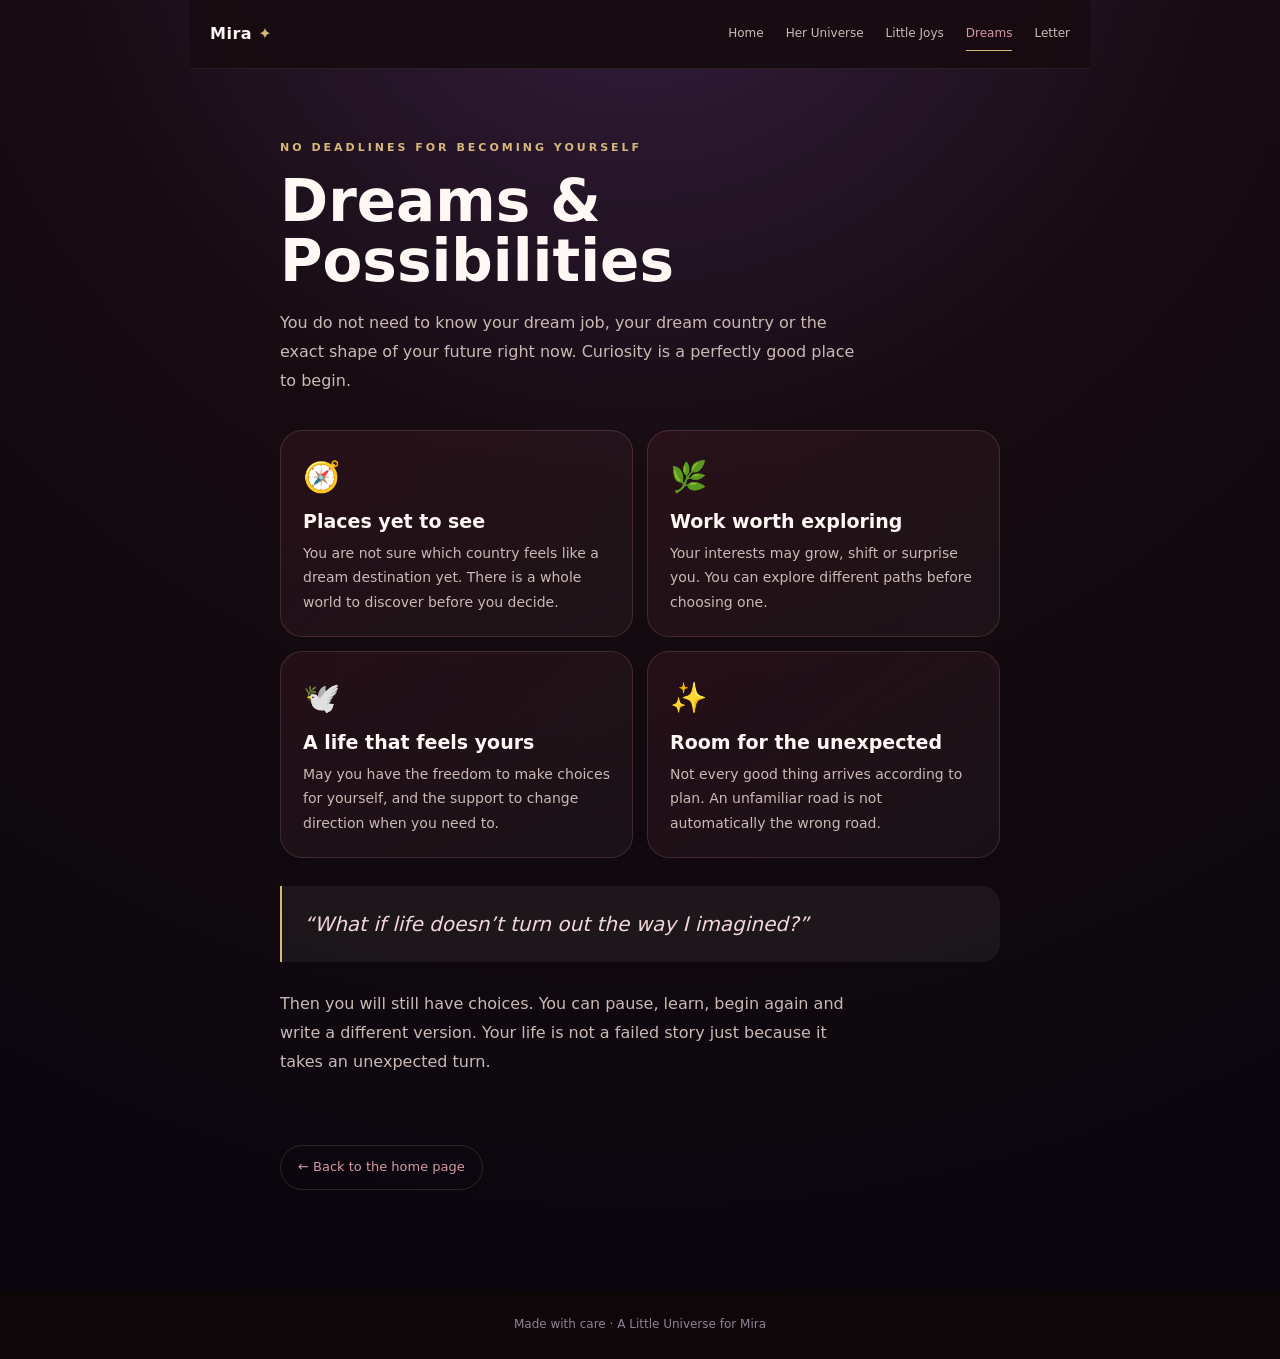
==== dreams.html @ ce758b69 "Create dreams page" ====
<!DOCTYPE html>
<html lang="en"><head><meta charset="UTF-8"><meta name="viewport" content="width=device-width, initial-scale=1.0"><meta name="theme-color" content="#241016"><title>Dreams &amp; Possibilities — Mira</title><link rel="stylesheet" href="style.css"></head>
<body><nav class="site-nav" aria-label="Main navigation"><a class="nav-brand" href="index.html">Mira <span>✦</span></a><div class="nav-links"><a href="index.html">Home</a><a href="universe.html">Her Universe</a><a href="joys.html">Little Joys</a><a href="dreams.html" aria-current="page">Dreams</a><a href="letter.html">Letter</a></div></nav>
<main class="page-shell"><p class="page-kicker">NO DEADLINES FOR BECOMING YOURSELF</p><h1 class="page-title">Dreams &amp; Possibilities</h1><p class="page-intro">You do not need to know your dream job, your dream country or the exact shape of your future right now. Curiosity is a perfectly good place to begin.</p>
<div class="page-grid">
<article class="page-card"><span class="page-icon">🧭</span><h2>Places yet to see</h2><p>You are not sure which country feels like a dream destination yet. There is a whole world to discover before you decide.</p></article>
<article class="page-card"><span class="page-icon">🌿</span><h2>Work worth exploring</h2><p>Your interests may grow, shift or surprise you. You can explore different paths before choosing one.</p></article>
<article class="page-card"><span class="page-icon">🕊️</span><h2>A life that feels yours</h2><p>May you have the freedom to make choices for yourself, and the support to change direction when you need to.</p></article>
<article class="page-card"><span class="page-icon">✨</span><h2>Room for the unexpected</h2><p>Not every good thing arrives according to plan. An unfamiliar road is not automatically the wrong road.</p></article>
</div><blockquote class="page-quote">“What if life doesn’t turn out the way I imagined?”</blockquote><p class="page-intro">Then you will still have choices. You can pause, learn, begin again and write a different version. Your life is not a failed story just because it takes an unexpected turn.</p><a class="page-back" href="index.html">← Back to the home page</a></main><footer class="page-footer">Made with care · A Little Universe for Mira</footer></body></html>
---- style.css ----
*{box-sizing:border-box;margin:0;padding:0}
:root{--bg:#160b10;--bg2:#241016;--pink:#b94b61;--pink2:#e5a5a8;--lav:#a77d86;--gold:#d7b77a;--text:#fff8f4;--muted:#cbb9b4;--card:rgba(255,244,238,.055);--border:rgba(229,165,168,.17)}
html{scroll-behavior:smooth}
body{font-family:system-ui,-apple-system,BlinkMacSystemFont,"Segoe UI",sans-serif;background:var(--bg);color:var(--text);overflow-x:hidden;line-height:1.6}
button{font:inherit;color:inherit;border:0;cursor:pointer}
.hidden{display:none!important}
code{color:var(--pink2);font-size:.8em}
#particles{position:fixed;inset:0;pointer-events:none;z-index:0;overflow:hidden}
.particle{position:absolute;width:3px;height:3px;border-radius:50%;background:#fff;opacity:.5;animation:float 8s linear infinite}
.screen{min-height:100svh;display:grid;place-items:center;padding:25px;background:radial-gradient(circle at 50% 25%,#4b215e 0,#1b0c2b 35%,#160b10 75%);position:relative;z-index:1}
.opening-card{text-align:center;max-width:390px;padding:35px 22px}
.mini-book{font-size:72px;animation:bob 2s ease-in-out infinite}
.eyebrow{font-size:11px;letter-spacing:3px;color:var(--pink2);font-weight:700}
.opening-card h1{font-size:48px;line-height:1.05;margin:16px 0}
.opening-card h1 span,.hero h1 span{color:var(--pink);text-shadow:0 0 30px rgba(255,120,170,.4)}
.opening-card>p:not(.eyebrow){color:var(--muted);min-height:55px;margin-bottom:25px}
.primary-btn,.outline-btn,.chocolate-btn{padding:14px 22px;border-radius:999px;font-weight:700;background:linear-gradient(135deg,var(--pink),#9b7cff);box-shadow:0 10px 35px rgba(255,80,150,.25)}
.outline-btn{background:transparent;border:1px solid var(--pink)}
.section-pad{position:relative;z-index:1;max-width:620px;margin:auto;padding:90px 20px}
.hero{min-height:100svh;display:grid;place-items:center;text-align:center;overflow:hidden;background:radial-gradient(circle at 50% 40%,#48202a,#160b10 65%)}
.hero-content{position:relative;z-index:2}
.hero h1{font-size:52px;line-height:1.02;margin:18px 0}
.hero-sub,.section-sub{color:var(--muted);max-width:470px;margin:0 auto 28px}
.glow{position:absolute;width:240px;height:240px;border-radius:50%;filter:blur(70px);opacity:.3}
.glow-one{background:var(--pink);left:-100px;top:10%}.glow-two{background:var(--lav);right:-100px;bottom:10%}
h2{font-size:31px;line-height:1.15;margin:12px 0 30px}
.trait-grid{display:grid;grid-template-columns:1fr 1fr;gap:12px}
.trait-card,.chapter,.letter-card{background:var(--card);border:1px solid var(--border);border-radius:24px;padding:22px;backdrop-filter:blur(12px)}
.trait-card span{font-size:34px}.trait-card h3{margin:10px 0 5px}.trait-card p{font-size:14px;color:var(--muted)}
.countdown-section{text-align:center;background:linear-gradient(180deg,#160b10,#170b25)}
.countdown{display:grid;grid-template-columns:repeat(4,1fr);gap:8px}
.countdown div{background:var(--card);border:1px solid var(--border);border-radius:18px;padding:15px 4px}
.countdown strong{display:block;font-size:25px;color:var(--pink)}.countdown small{color:var(--muted)}
.tiny-note{font-size:12px;color:#8f8294;margin-top:18px}
.envelope{height:180px;position:relative;max-width:330px;margin:30px auto;cursor:pointer;filter:drop-shadow(0 15px 25px rgba(0,0,0,.3))}
.envelope-body{position:absolute;inset:25px 0 0;background:#f4a7c6;color:#32112c;border-radius:10px;display:grid;place-items:center;font-weight:700;z-index:2}.envelope-body span{font-size:12px}.envelope-body b{font-size:24px}
.envelope-top{position:absolute;top:25px;left:0;width:100%;height:100px;background:#ffd1e2;clip-path:polygon(0 0,50% 75%,100% 0);z-index:3}
.letter-card{min-height:250px;text-align:left;color:#f8e9f3;line-height:1.85}.typing-cursor{color:var(--pink);animation:blink .7s infinite}
.cake-section{text-align:center}.instruction{color:var(--muted);margin-bottom:15px}.cake-wrap{height:270px;position:relative;width:290px;margin:auto}
.cake{position:absolute;bottom:15px;left:50%;transform:translateX(-50%);width:240px;height:130px}
.cake-layer{position:absolute;left:0;right:0;border-radius:18px;background:#c86692}.layer-one{height:65px;bottom:0}.layer-two{height:55px;bottom:48px;background:#e98bb0}.icing{position:absolute;z-index:2;bottom:83px;left:0;right:0;height:30px;border-radius:18px;background:#ffe0eb}
.cake-plate{position:absolute;bottom:-8px;left:-20px;right:-20px;height:18px;border-radius:50%;background:#9b7cff}
.candles{position:absolute;bottom:130px;left:15px;right:15px;height:90px;z-index:5;display:flex;align-items:end;justify-content:center;gap:5px}
.candle{width:9px;height:45px;background:repeating-linear-gradient(135deg,#fff 0 6px,#ff78aa 6px 11px);border-radius:3px;position:relative}.flame{position:absolute;width:13px;height:18px;left:-2px;top:-17px;background:#ffd166;border-radius:50% 50% 50% 10%;transform:rotate(45deg);box-shadow:0 0 12px #ff9f43}.candle.blown .flame{display:none}.wish-message{color:var(--gold);font-weight:700;min-height:30px}
.gallery{display:flex;gap:14px;overflow-x:auto;padding:8px 2px 18px;scroll-snap-type:x mandatory}.photo-card{flex:0 0 250px;height:320px;border-radius:25px;scroll-snap-align:center;display:flex;flex-direction:column;justify-content:end;align-items:flex-start;padding:20px;text-align:left;background:linear-gradient(145deg,#2a173d,#ff5d9a);overflow:hidden;position:relative}.photo-card.placeholder:before{content:"📷";position:absolute;top:85px;left:50%;transform:translateX(-50%);font-size:65px;opacity:.8}.photo-card span,.photo-card b{position:relative;z-index:2}.photo-card span{color:var(--pink2);font-size:12px;letter-spacing:2px}.photo-card b{font-size:20px}
.book-section{background:linear-gradient(180deg,#13091f,#0e0716)}.chapter{margin:12px 0}.chapter span{font-size:11px;letter-spacing:2px;color:var(--gold)}.chapter h3{margin:8px 0}.chapter p{color:var(--muted);font-size:14px}.special-chapter{border-color:rgba(255,217,138,.35);background:linear-gradient(145deg,rgba(255,217,138,.1),rgba(255,120,170,.07))}
.gift-grid{display:grid;grid-template-columns:repeat(3,1fr);gap:10px}.gift{height:130px;border-radius:22px;background:var(--card);border:1px solid var(--border);font-size:48px;display:grid;place-items:center}.gift small{display:block;font-size:11px;color:var(--muted)}.gift-message{min-height:40px;text-align:center;color:var(--pink2);margin-top:20px}
.chocolate-section{text-align:center;background:linear-gradient(180deg,#160b10,#21100e)}.chocolate-section>p:not(.eyebrow){color:var(--muted);margin-bottom:25px}.chocolate-btn{background:linear-gradient(135deg,#6d3828,#30130e)}.secret-message{margin-top:20px;padding:18px;border-radius:20px;background:rgba(255,217,138,.08);border:1px solid rgba(255,217,138,.25);color:#ffe3b0}
.music-section{text-align:center}.final-section{min-height:100svh;display:grid;place-items:center;text-align:center;padding:30px;background:radial-gradient(circle at center,#4b1b27,#160b10 70%)}.final-content{max-width:520px}.big-heart{font-size:75px;color:var(--pink);animation:heart 1.2s infinite}.final-content h2{font-size:42px}.final-content>p:not(.eyebrow){color:var(--muted);line-height:1.8;margin-bottom:28px}footer{text-align:center;padding:35px 20px;color:#7f7185;background:#0d0709;font-size:13px}
.lightbox{position:fixed;inset:0;z-index:100;background:rgba(5,2,10,.96);display:grid;place-items:center;padding:20px}.lightbox img{max-width:100%;max-height:75vh;border-radius:18px}.lightbox button{position:absolute;top:18px;right:18px;width:42px;height:42px;border-radius:50%;background:#fff;color:#111;font-size:28px}.lightbox p{position:absolute;bottom:35px;color:#fff}
#toast{position:fixed;left:50%;bottom:25px;transform:translate(-50%,20px);background:#fff;color:#160b1c;padding:10px 16px;border-radius:999px;font-size:13px;opacity:0;pointer-events:none;z-index:200;transition:.3s}.toast-show{opacity:1!important;transform:translate(-50%,0)!important}
.confetti{position:fixed;z-index:150;width:7px;height:13px;top:-20px;pointer-events:none;animation:fall 3s linear forwards}
@keyframes bob{50%{transform:translateY(-12px)}}@keyframes float{from{transform:translateY(100vh);opacity:0}15%{opacity:.5}to{transform:translateY(-10vh);opacity:0}}@keyframes blink{50%{opacity:0}}@keyframes heart{50%{transform:scale(1.16)}}@keyframes fall{to{transform:translateY(110vh) rotate(720deg)}}
@media(max-width:380px){.hero h1{font-size:44px}.opening-card h1{font-size:42px}.countdown strong{font-size:21px}.trait-card{padding:16px}.final-content h2{font-size:34px}}


/* ===== PREMIUM V2 POLISH ===== */
body{background:radial-gradient(circle at 50% -10%,#382044 0,#160b10 38%,#08050e 100%)}
#scrollProgress{position:fixed;top:0;left:0;height:3px;width:0;background:linear-gradient(90deg,var(--pink),var(--lav),var(--gold));z-index:500;box-shadow:0 0 16px rgba(255,120,170,.55)}
.reveal-section{opacity:0;transform:translateY(34px) scale(.985);transition:opacity .9s cubic-bezier(.2,.75,.2,1),transform .9s cubic-bezier(.2,.75,.2,1)}
.reveal-section.visible{opacity:1;transform:none}
.hero-depth{animation:heroIn 1.1s cubic-bezier(.2,.75,.2,1) both}
@keyframes heroIn{from{opacity:0;transform:translateY(22px) scale(.97)}to{opacity:1;transform:none}}
.hero:after{content:"";position:absolute;inset:0;background:radial-gradient(circle at 50% 45%,transparent 0,transparent 38%,rgba(0,0,0,.18) 100%);pointer-events:none}
.glow{animation:orbFloat 9s ease-in-out infinite alternate}
.glow-two{animation-delay:-3s}
@keyframes orbFloat{to{transform:translate3d(20px,-24px,0) scale(1.12)}}
.trait-card,.chapter,.gift,.photo-card,.countdown>div{transition:transform .45s cubic-bezier(.2,.75,.2,1),border-color .45s,background .45s,box-shadow .45s}
.trait-card:hover,.chapter:hover,.gift:hover,.photo-card:hover,.countdown>div:hover{transform:translateY(-6px);border-color:rgba(255,120,170,.34);box-shadow:0 18px 50px rgba(0,0,0,.28)}
.countdown>div{background:linear-gradient(145deg,rgba(255,255,255,.095),rgba(255,255,255,.035));backdrop-filter:blur(14px);box-shadow:inset 0 1px rgba(255,255,255,.08),0 15px 45px rgba(0,0,0,.2)}
.envelope{transition:transform .8s cubic-bezier(.2,.75,.2,1),filter .5s}.envelope:hover{transform:translateY(-8px) rotateX(2deg)}
.envelope:after{content:"";position:absolute;inset:-14px;border-radius:28px;background:radial-gradient(circle,rgba(255,120,170,.18),transparent 62%);filter:blur(14px);z-index:-1;opacity:.65}
.candle{transition:transform .25s,filter .35s}.candle:hover{transform:translateY(-5px) scale(1.06)}
.flame{filter:drop-shadow(0 0 8px rgba(255,217,138,.7))}
.photo-card{overflow:hidden}.photo-card img{transition:transform .8s cubic-bezier(.2,.75,.2,1),filter .8s}.photo-card:hover img{transform:scale(1.07);filter:saturate(1.08)}
.photo-card:not(.placeholder){padding:0;min-height:210px}.photo-card:not(.placeholder) img{position:absolute;inset:0;width:100%;height:100%;object-fit:cover}.photo-card:not(.placeholder):after{content:"";position:absolute;inset:0;background:linear-gradient(180deg,transparent 45%,rgba(0,0,0,.72));pointer-events:none}.photo-card:not(.placeholder) span,.photo-card:not(.placeholder) b{z-index:2}
.chapter{position:relative;overflow:hidden}.chapter:before{content:"";position:absolute;width:140px;height:140px;border-radius:50%;right:-60px;top:-60px;background:radial-gradient(circle,var(--lav),transparent 68%);opacity:.1;transition:.5s}.chapter:hover:before{transform:scale(1.6);opacity:.18}
.gift{position:relative;overflow:hidden}.gift:after{content:"";position:absolute;inset:0;background:linear-gradient(120deg,transparent 35%,rgba(255,255,255,.12) 50%,transparent 65%);transform:translateX(-120%);transition:.8s}.gift:hover:after{transform:translateX(120%)}
.chocolate-section{overflow:hidden}.chocolate-section:before{content:"";position:absolute;width:260px;height:260px;left:50%;top:40%;transform:translate(-50%,-50%);border-radius:50%;background:radial-gradient(circle,#8b4b3040,transparent 68%);filter:blur(10px);pointer-events:none}.chocolate-btn{position:relative;z-index:2}.chocolate-btn.chocolate-pop{animation:chocoPop .65s cubic-bezier(.2,.9,.2,1)}
@keyframes chocoPop{35%{transform:scale(1.13) rotate(-3deg)}65%{transform:scale(.97) rotate(2deg)}to{transform:none}}
.secret-message{animation:secretIn .65s cubic-bezier(.2,.75,.2,1) both}@keyframes secretIn{from{opacity:0;transform:translateY(15px) scale(.96)}to{opacity:1;transform:none}}
.final-section{overflow:hidden}.final-section:before{content:"";position:absolute;width:420px;height:420px;border-radius:50%;background:radial-gradient(circle,#ff78aa28,transparent 68%);filter:blur(18px);animation:finalGlow 6s ease-in-out infinite alternate}@keyframes finalGlow{to{transform:scale(1.2)}}
.big-heart{text-shadow:0 0 35px rgba(255,120,170,.35)}
@media(min-width:700px){.section-pad{padding-top:120px;padding-bottom:120px}.trait-grid{gap:18px}.gallery{gap:18px}.photo-card{min-height:250px}.photo-card:not(.placeholder){min-height:250px}}
@media(prefers-reduced-motion:reduce){*,*:before,*:after{scroll-behavior:auto!important;animation:none!important;transition:none!important}.reveal-section{opacity:1;transform:none}}

/* Mira personal edition: wine, rose and warm gold */
.timeline{position:relative;margin:28px 0 0;padding-left:25px}
.timeline:before{content:"";position:absolute;left:6px;top:8px;bottom:12px;width:1px;background:linear-gradient(var(--gold),var(--pink),transparent)}
.timeline-item{position:relative;margin:0 0 18px;padding:20px 21px 22px;background:var(--card);border:1px solid var(--border);border-radius:20px}
.timeline-item:before{content:"";position:absolute;left:-25px;top:25px;width:11px;height:11px;border-radius:50%;background:var(--gold);box-shadow:0 0 14px rgba(215,183,122,.35)}
.timeline-item span{font-size:10px;letter-spacing:2px;color:var(--gold);font-weight:700}
.timeline-item h3{margin:8px 0 5px}
.timeline-item p{font-size:14px;color:var(--muted)}


/* Mira's confirmed favourites */
:root{--pink:#842d40;--pink2:#d49aa2;--lav:#9d6573}
.favourites-section{background:linear-gradient(180deg,rgba(75,22,34,.24),transparent)}
.favourite-grid{display:grid;grid-template-columns:repeat(2,minmax(0,1fr));gap:12px}
.favourite-card{min-height:145px;padding:18px;border-radius:21px;background:linear-gradient(145deg,rgba(132,45,64,.19),rgba(255,244,238,.045));border:1px solid var(--border);display:flex;flex-direction:column;align-items:flex-start;justify-content:center;transition:transform .35s,border-color .35s}
.favourite-card:hover{transform:translateY(-5px);border-color:rgba(212,154,162,.45)}
.favourite-card span{font-size:27px;margin-bottom:8px}
.favourite-card small{font-size:9px;letter-spacing:1.6px;color:var(--gold);font-weight:700}
.favourite-card h3{font-size:15px;line-height:1.35;margin-top:5px}
.future-section{text-align:center;background:linear-gradient(180deg,rgba(75,22,34,.22),transparent)}
.future-section>p:not(.eyebrow){color:var(--muted);max-width:510px;margin:0 auto 18px}
.future-section blockquote{margin:25px auto;padding:20px;border-left:2px solid var(--gold);background:var(--card);border-radius:0 16px 16px 0;color:#f3d7d9;font-size:19px;font-style:italic;max-width:480px}
@media(max-width:380px){.favourite-grid{gap:8px}.favourite-card{padding:14px;min-height:135px}.favourite-card h3{font-size:14px}}


/* ===== MOBILE PERFORMANCE PATCH =====
   Keep the visual identity while reducing expensive paint/compositing work. */
@media(max-width:700px){
  #particles{opacity:.28}
  .particle{animation-duration:14s!important}
  .trait-card,.chapter,.gift,.countdown>div,.favourite-card{backdrop-filter:none!important;-webkit-backdrop-filter:none!important;box-shadow:none}
  .glow{filter:none;opacity:.16;animation:none}
  .hero:after{display:none}
  .envelope:after{display:none}
  .chapter:before,.final-section:before,.chocolate-section:before{display:none}
  .reveal-section{transform:translateY(12px);transition:opacity .35s ease,transform .35s ease}
  .trait-card,.chapter,.gift,.photo-card,.countdown>div,.favourite-card{transition:none}
  .trait-card:hover,.chapter:hover,.gift:hover,.photo-card:hover,.countdown>div:hover,.favourite-card:hover{transform:none;box-shadow:none}
}
@media(prefers-reduced-motion:reduce){
  #particles,.glow,.hero-depth,.big-heart{animation:none!important}
  .reveal-section{opacity:1!important;transform:none!important}
}


/* ===== Multi-page navigation and page layouts ===== */
.site-nav{position:relative;z-index:20;max-width:900px;margin:0 auto;padding:17px 20px;display:flex;align-items:center;justify-content:space-between;gap:14px;border-bottom:1px solid rgba(212,154,162,.12);background:rgba(22,11,16,.92)}
.nav-brand{color:var(--text);font-weight:800;text-decoration:none;letter-spacing:.5px;white-space:nowrap}
.nav-brand span{color:var(--gold)}
.nav-links{display:flex;align-items:center;gap:clamp(9px,2vw,22px);flex-wrap:wrap;justify-content:flex-end}
.nav-links a{font-size:12px;color:var(--muted);text-decoration:none;padding:7px 0;border-bottom:1px solid transparent}
.nav-links a:hover,.nav-links a[aria-current="page"]{color:var(--pink2);border-color:var(--gold)}
.page-shell{max-width:760px;margin:0 auto;min-height:75vh;padding:70px 20px 100px}
.page-kicker{font-size:11px;letter-spacing:3px;color:var(--gold);font-weight:700}
.page-title{font-size:clamp(36px,8vw,58px);line-height:1.04;margin:14px 0 18px}
.page-intro{max-width:590px;color:var(--muted);font-size:16px;line-height:1.8;margin-bottom:34px}
.page-grid{display:grid;grid-template-columns:repeat(2,minmax(0,1fr));gap:14px}
.page-card{padding:22px;border:1px solid var(--border);border-radius:22px;background:linear-gradient(145deg,rgba(132,45,64,.16),rgba(255,244,238,.04));}
.page-card .page-icon{font-size:30px;display:block;margin-bottom:10px}
.page-card h2,.page-card h3{font-size:19px;margin:0 0 8px}
.page-card p{font-size:14px;color:var(--muted);line-height:1.75}
.page-quote{margin:28px 0;padding:22px;border-left:2px solid var(--gold);border-radius:0 18px 18px 0;background:var(--card);color:#f3d7d9;font-size:20px;font-style:italic}
.page-back{display:inline-block;margin-top:34px;color:var(--pink2);text-decoration:none;border:1px solid var(--border);padding:11px 17px;border-radius:999px;font-size:13px}
.page-footer{text-align:center;padding:25px 15px;color:#8f8294;font-size:12px}
@media(max-width:560px){
 .site-nav{align-items:flex-start;flex-direction:column;padding:14px 16px}
 .nav-links{justify-content:flex-start;gap:8px 16px}
 .nav-links a{font-size:11px}
 .page-shell{padding:52px 18px 75px}
 .page-grid{grid-template-columns:1fr}
}
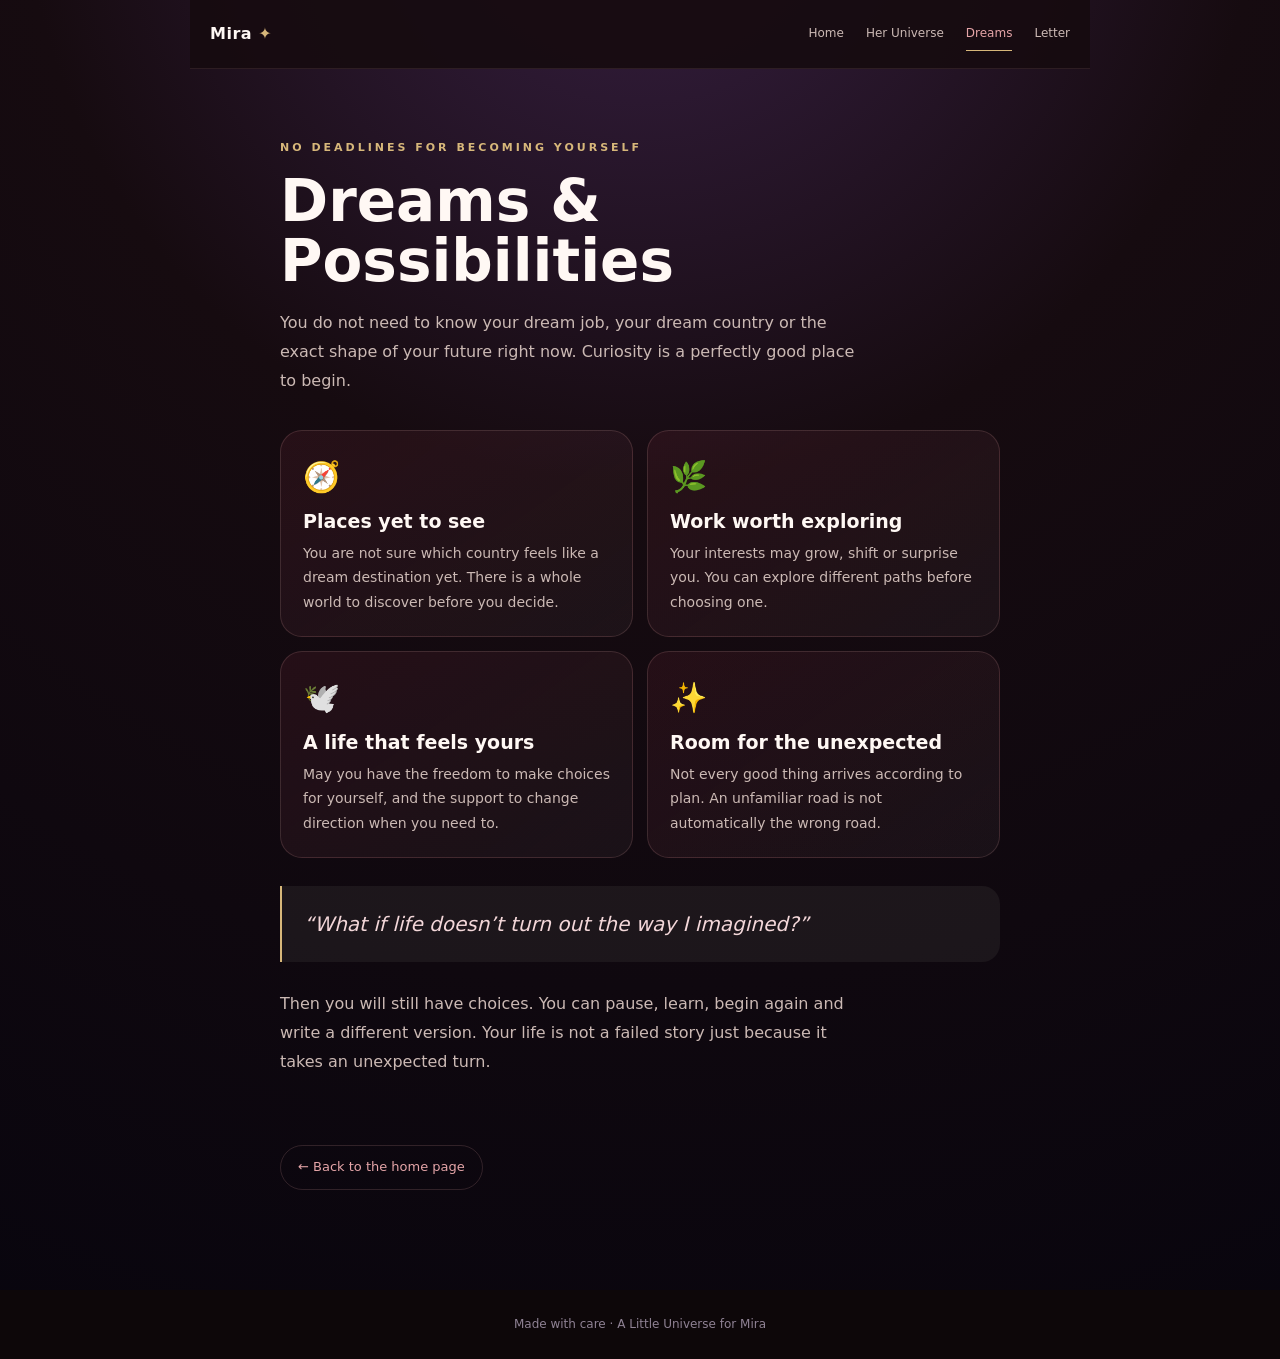
==== commit d5592c17: "Remove favourites page from navigation and simplify homepage details" ====
--- a/dreams.html
+++ b/dreams.html
@@ -1,6 +1,6 @@
 <!DOCTYPE html>
 <html lang="en"><head><meta charset="UTF-8"><meta name="viewport" content="width=device-width, initial-scale=1.0"><meta name="theme-color" content="#241016"><title>Dreams &amp; Possibilities — Mira</title><link rel="stylesheet" href="style.css"></head>
-<body><nav class="site-nav" aria-label="Main navigation"><a class="nav-brand" href="index.html">Mira <span>✦</span></a><div class="nav-links"><a href="index.html">Home</a><a href="universe.html">Her Universe</a><a href="joys.html">Little Joys</a><a href="dreams.html" aria-current="page">Dreams</a><a href="letter.html">Letter</a></div></nav>
+<body><nav class="site-nav" aria-label="Main navigation"><a class="nav-brand" href="index.html">Mira <span>✦</span></a><div class="nav-links"><a href="index.html">Home</a><a href="universe.html">Her Universe</a><a href="dreams.html" aria-current="page">Dreams</a><a href="letter.html">Letter</a></div></nav>
 <main class="page-shell"><p class="page-kicker">NO DEADLINES FOR BECOMING YOURSELF</p><h1 class="page-title">Dreams &amp; Possibilities</h1><p class="page-intro">You do not need to know your dream job, your dream country or the exact shape of your future right now. Curiosity is a perfectly good place to begin.</p>
 <div class="page-grid">
 <article class="page-card"><span class="page-icon">🧭</span><h2>Places yet to see</h2><p>You are not sure which country feels like a dream destination yet. There is a whole world to discover before you decide.</p></article>
--- a/style.css
+++ b/style.css
@@ -94,8 +94,7 @@
 .timeline-item p{font-size:14px;color:var(--muted)}
 
 
-/* Mira's confirmed favourites */
-:root{--pink:#842d40;--pink2:#d49aa2;--lav:#9d6573}
+/* Preserve the original Premium V2 palette. */
 .favourites-section{background:linear-gradient(180deg,rgba(75,22,34,.24),transparent)}
 .favourite-grid{display:grid;grid-template-columns:repeat(2,minmax(0,1fr));gap:12px}
 .favourite-card{min-height:145px;padding:18px;border-radius:21px;background:linear-gradient(145deg,rgba(132,45,64,.19),rgba(255,244,238,.045));border:1px solid var(--border);display:flex;flex-direction:column;align-items:flex-start;justify-content:center;transition:transform .35s,border-color .35s}
@@ -155,3 +154,56 @@
  .page-shell{padding:52px 18px 75px}
  .page-grid{grid-template-columns:1fr}
 }
+
+.letter-page-card p{color:var(--muted);line-height:1.9;margin:0 0 19px}
+.letter-page-card p:first-child{color:var(--text);font-weight:700}
+.letter-page-card .letter-signoff{color:var(--pink2);margin:8px 0 0}
+
+/* Compact, swipeable navigation on small screens */
+@media(max-width:560px){
+  .site-nav{
+    flex-direction:row;
+    align-items:center;
+    gap:12px;
+    padding:12px 14px;
+    min-width:0;
+  }
+  .nav-brand{font-size:13px;flex:0 0 auto}
+  .nav-links{
+    flex:1 1 auto;
+    min-width:0;
+    flex-wrap:nowrap;
+    justify-content:flex-start;
+    gap:15px;
+    overflow-x:auto;
+    overflow-y:hidden;
+    white-space:nowrap;
+    scrollbar-width:none;
+    -webkit-overflow-scrolling:touch;
+    padding:2px 1px 5px;
+  }
+  .nav-links::-webkit-scrollbar{display:none}
+  .nav-links a{flex:0 0 auto;font-size:11px;padding:6px 0}
+}
+
+/* Interactive personal corner on Little Joys */
+.joy-picker{margin:48px 0 12px}
+.joy-picker h2{font-size:clamp(24px,5vw,32px);margin:10px 0}
+.joy-picker-intro{color:var(--muted);font-size:14px;margin:0 0 18px}
+.joy-picks{display:grid;grid-template-columns:repeat(2,minmax(0,1fr));gap:12px}
+.joy-pick{min-width:0;border:1px solid var(--border);border-radius:20px;background:var(--card);overflow:hidden}
+.joy-pick summary{list-style:none;cursor:pointer;padding:18px;display:grid;grid-template-columns:34px 1fr;column-gap:10px;align-items:center}
+.joy-pick summary::-webkit-details-marker{display:none}
+.joy-pick summary span{grid-row:span 2;font-size:26px}
+.joy-pick summary b{font-size:14px}
+.joy-pick summary small{font-size:11px;color:var(--muted)}
+.joy-pick summary:after{content:"＋";grid-column:2;color:var(--gold);font-size:16px;margin-top:5px}
+.joy-pick[open] summary:after{content:"−"}
+.joy-pick p{padding:0 18px 18px;color:var(--muted);font-size:13px;line-height:1.75}
+@media(max-width:560px){.joy-picks{grid-template-columns:1fr}.joy-pick summary{padding:15px}}
+
+/* Physical candle-blowing controls */
+.blow-btn{margin:4px auto 0;display:inline-block}
+.blow-btn:disabled{opacity:.65;cursor:default}
+.cake-section #blowStatus{max-width:330px;margin:14px auto 0;line-height:1.6}
+.candle.blown{opacity:.72}
